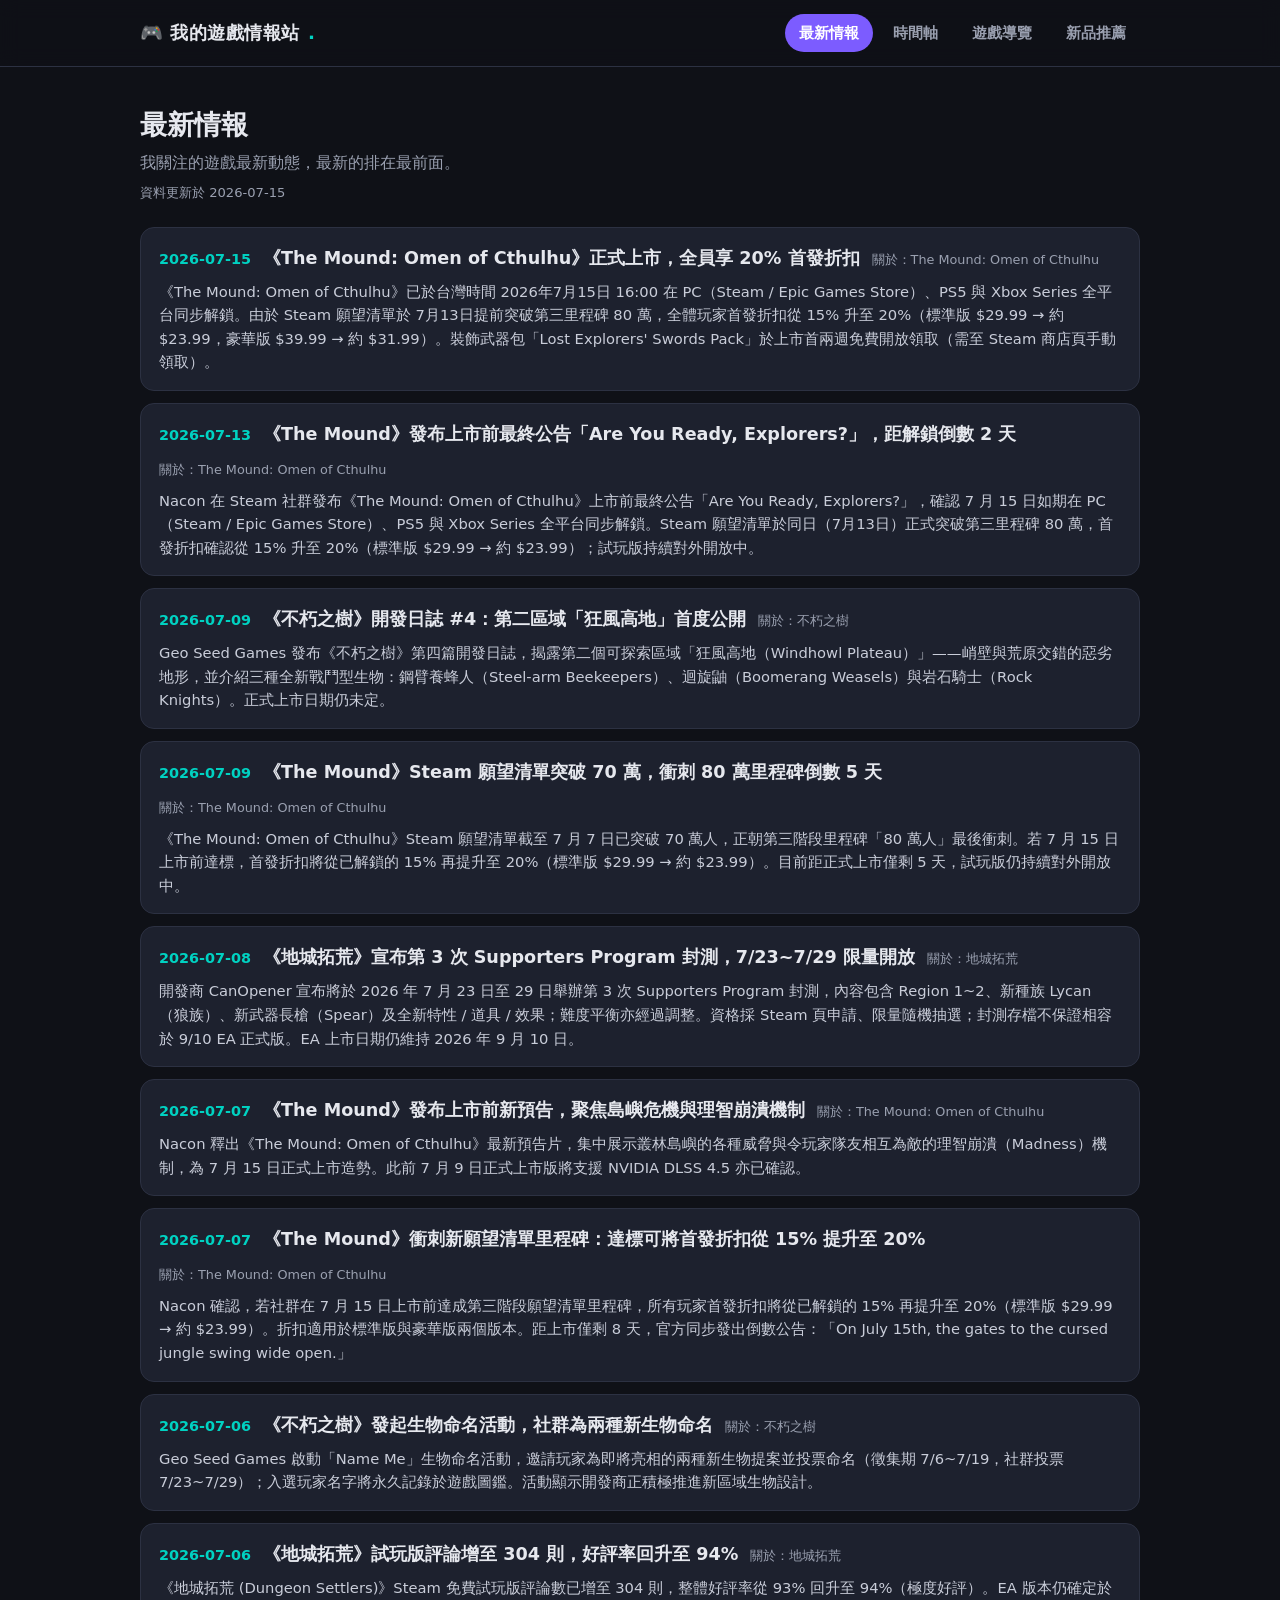
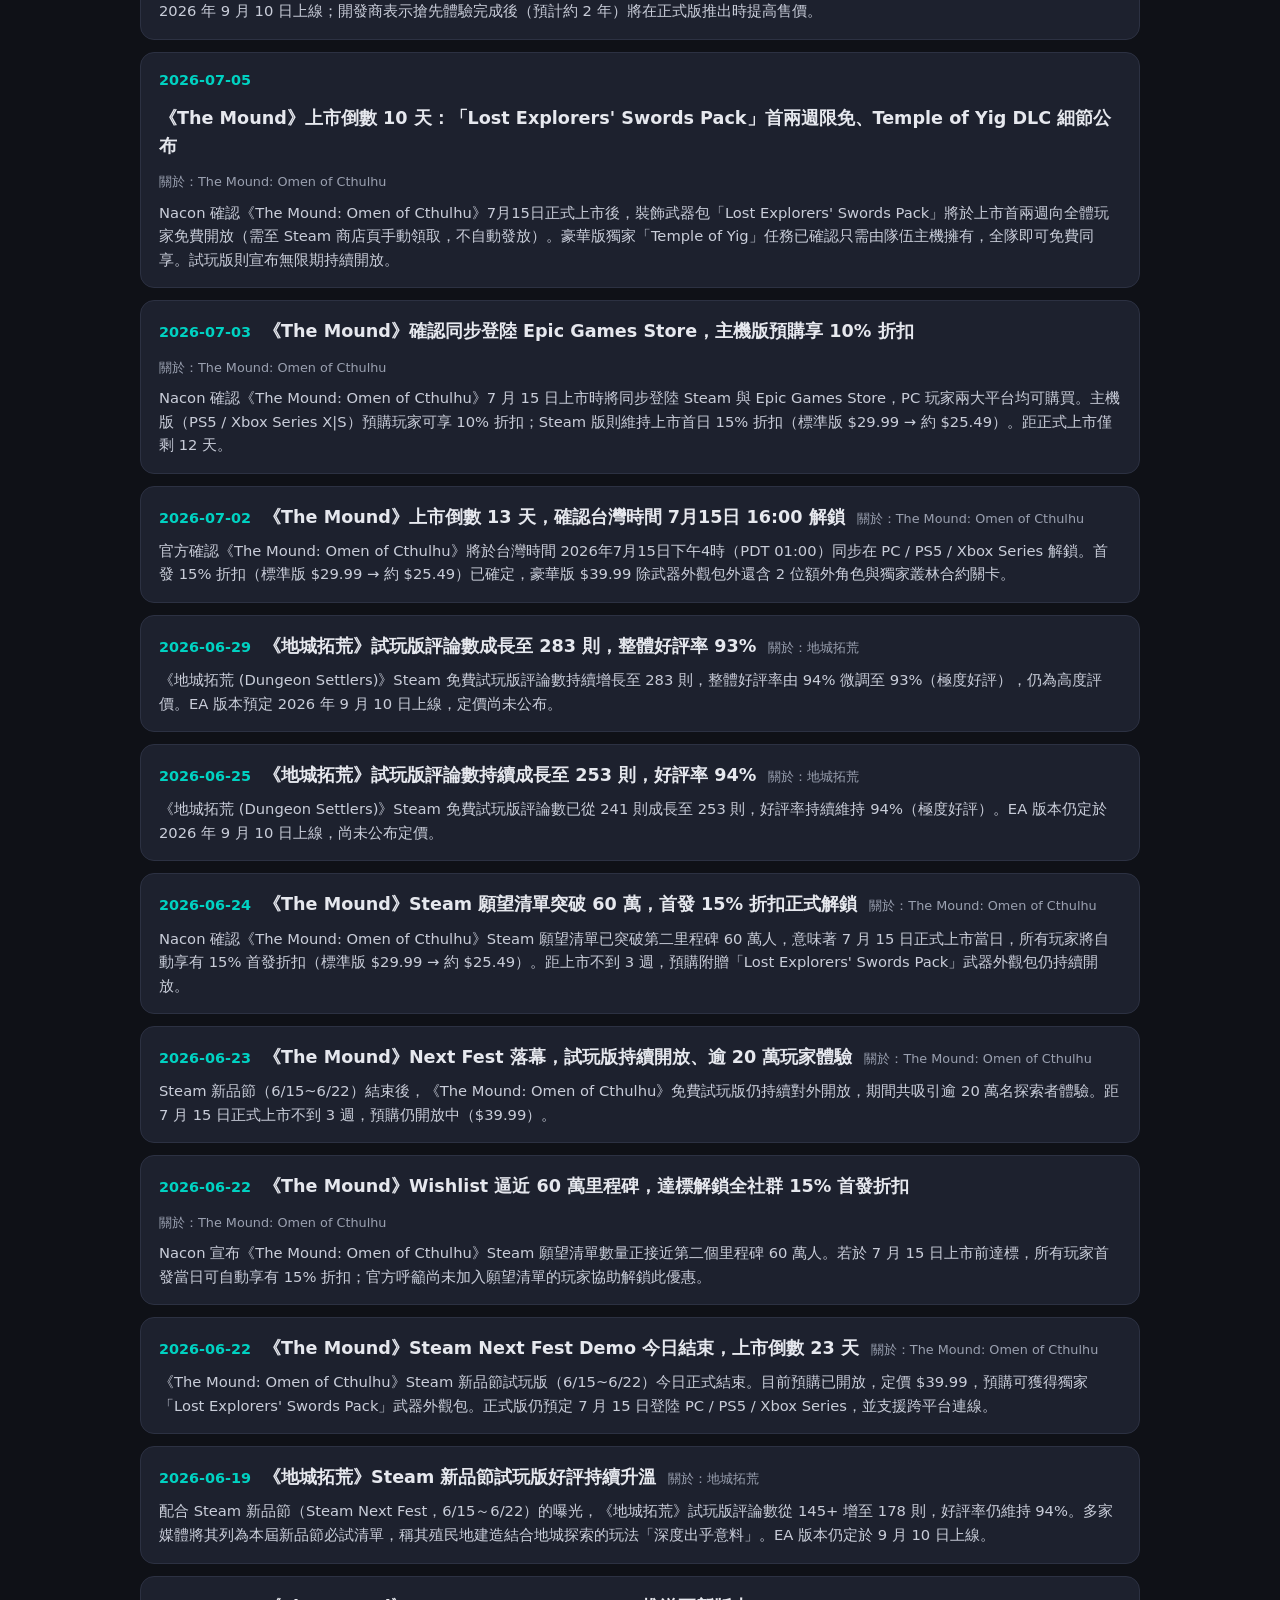
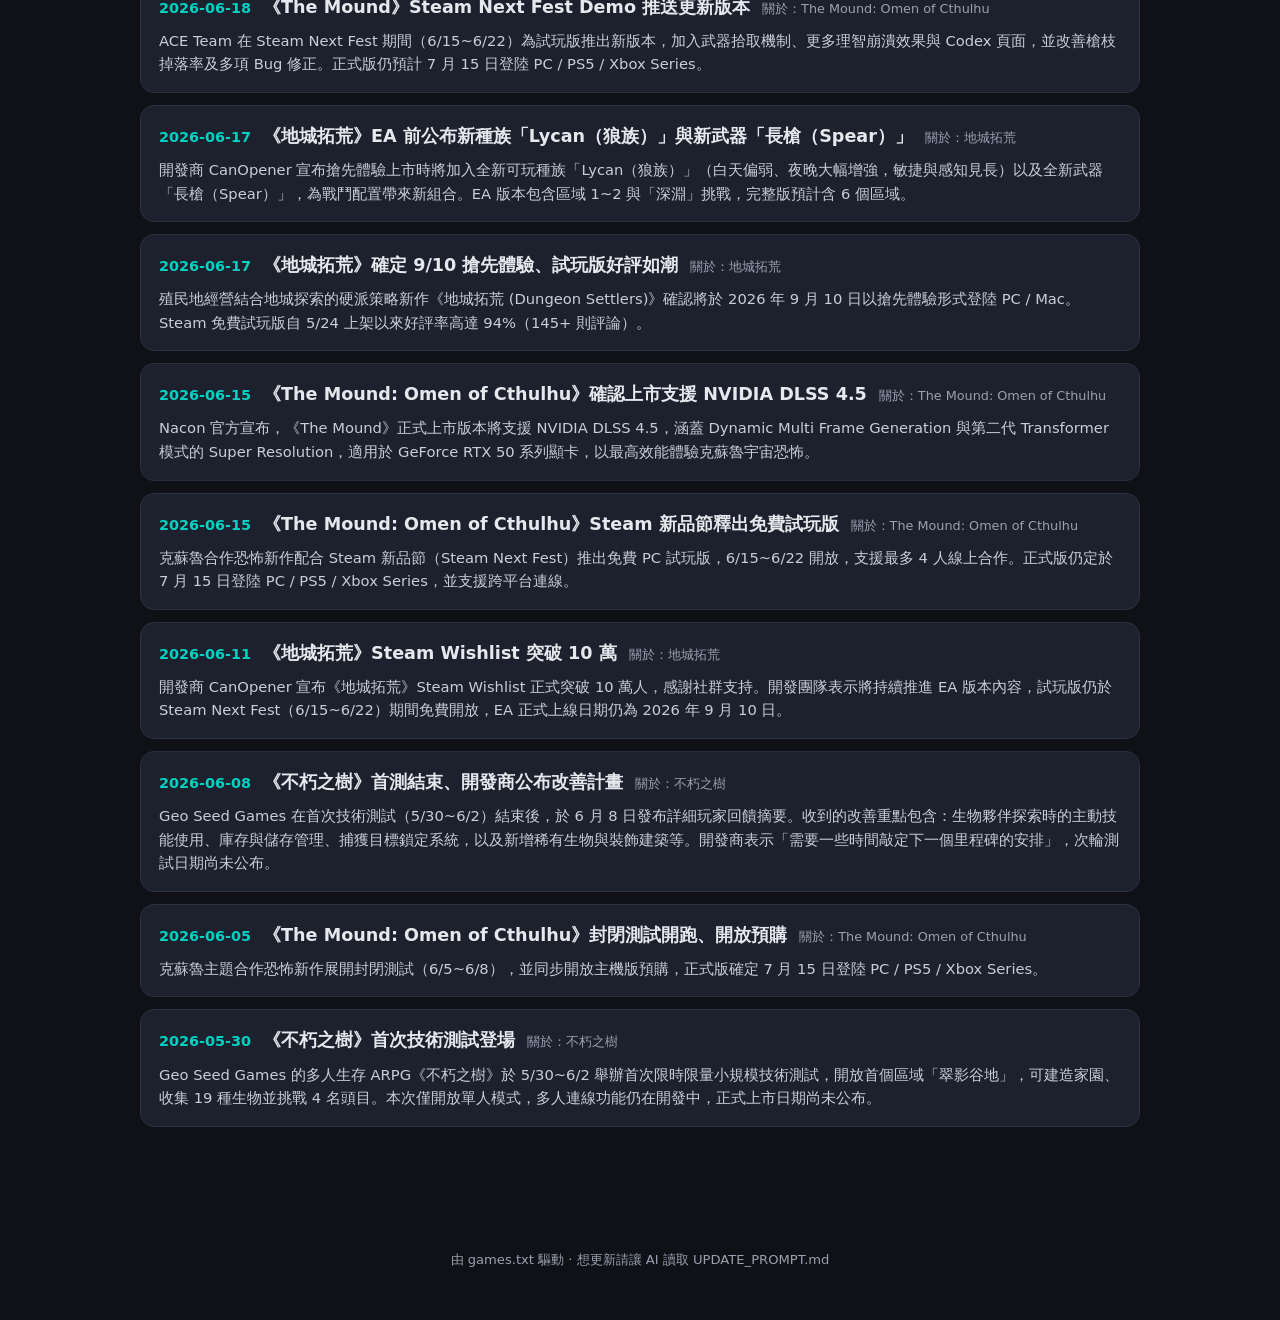
==== index.html @ 10ae620b "初版：遊戲情報站（最新情報 / 時間軸 / 遊戲導覽 / 新品推薦） 靜態網站，資料由 data/games.js 驅動，依 UPDATE_PROMPT.md 自動維護。  Co-Authored-B" ====
<!DOCTYPE html>
<html lang="zh-Hant">
<head>
  <meta charset="UTF-8">
  <meta name="viewport" content="width=device-width, initial-scale=1.0">
  <title>最新情報 · 我的遊戲情報站</title>
  <link rel="stylesheet" href="assets/style.css">
</head>
<body>
  <header>
    <div class="bar">
      <div class="logo">🎮 我的遊戲情報站<span class="dot">.</span></div>
      <nav>
        <a href="index.html"    data-page="news">最新情報</a>
        <a href="timeline.html" data-page="timeline">時間軸</a>
        <a href="games.html"    data-page="games">遊戲導覽</a>
        <a href="discover.html" data-page="discover">新品推薦</a>
      </nav>
    </div>
  </header>

  <main>
    <div class="page-head">
      <h1>最新情報</h1>
      <p>我關注的遊戲最新動態，最新的排在最前面。</p>
      <div class="updated" data-updated></div>
    </div>
    <div id="news"></div>
  </main>

  <footer>由 games.txt 驅動 · 想更新請讓 AI 讀取 UPDATE_PROMPT.md</footer>

  <script src="data/games.js"></script>
  <script src="assets/app.js"></script>
  <script>markActiveNav("news"); renderNews();</script>
</body>
</html>
---- assets/style.css ----
:root {
  --bg:        #0f1117;
  --bg-soft:   #171a23;
  --card:      #1d212e;
  --card-hi:   #252a3a;
  --line:      #2c3142;
  --text:      #e6e8ee;
  --text-dim:  #9aa0b0;
  --accent:    #7c5cff;
  --accent-2:  #00d2c2;
  --release:   #ff6b6b;
  --ea:        #ffb347;
  --demo:      #4dd4ac;
  --beta:      #5aa9ff;
  --news:      #c792ea;
  --radius:    14px;
  --maxw:      1040px;
}

* { box-sizing: border-box; }

html { scroll-behavior: smooth; }

body {
  margin: 0;
  font-family: "Segoe UI", "PingFang TC", "Microsoft JhengHei", system-ui, sans-serif;
  background: radial-gradient(1200px 600px at 80% -10%, #1b1f33 0%, var(--bg) 55%);
  color: var(--text);
  line-height: 1.6;
  min-height: 100vh;
}

a { color: inherit; }

/* ── Header / Nav ───────────────────────────── */
header {
  position: sticky;
  top: 0;
  z-index: 20;
  background: rgba(15,17,23,.82);
  backdrop-filter: blur(10px);
  border-bottom: 1px solid var(--line);
}
.bar {
  max-width: var(--maxw);
  margin: 0 auto;
  padding: 14px 20px;
  display: flex;
  align-items: center;
  gap: 18px;
  flex-wrap: wrap;
}
.logo {
  font-weight: 800;
  font-size: 1.15rem;
  letter-spacing: .5px;
  display: flex;
  align-items: center;
  gap: 8px;
}
.logo .dot { color: var(--accent-2); }
nav { display: flex; gap: 6px; margin-left: auto; flex-wrap: wrap; }
nav a {
  text-decoration: none;
  color: var(--text-dim);
  padding: 7px 14px;
  border-radius: 999px;
  font-size: .92rem;
  font-weight: 600;
  transition: .15s;
}
nav a:hover { color: var(--text); background: var(--card); }
nav a.active { color: #fff; background: var(--accent); }

/* ── Layout ─────────────────────────────────── */
main { max-width: var(--maxw); margin: 0 auto; padding: 28px 20px 80px; }
.page-head { margin: 8px 0 24px; }
.page-head h1 { margin: 0 0 4px; font-size: 1.7rem; }
.page-head p { margin: 0; color: var(--text-dim); }
.updated { font-size: .82rem; color: var(--text-dim); margin-top: 6px; }

/* ── Event type badges ──────────────────────── */
.badge {
  display: inline-block;
  font-size: .74rem;
  font-weight: 700;
  padding: 2px 9px;
  border-radius: 999px;
  white-space: nowrap;
}
.badge.release { background: rgba(255,107,107,.16); color: var(--release); }
.badge.early_access { background: rgba(255,179,71,.16); color: var(--ea); }
.badge.demo { background: rgba(77,212,172,.16); color: var(--demo); }
.badge.beta { background: rgba(90,169,255,.16); color: var(--beta); }
.badge.announcement { background: rgba(199,146,234,.16); color: var(--news); }

/* ── Timeline ───────────────────────────────── */
.tl-month { margin: 30px 0 12px; font-size: 1.05rem; color: var(--accent-2); font-weight: 700; }
.tl-month:first-child { margin-top: 0; }
.tl-item {
  display: grid;
  grid-template-columns: 110px 1fr;
  gap: 16px;
  padding: 14px 16px;
  background: var(--card);
  border: 1px solid var(--line);
  border-radius: var(--radius);
  margin-bottom: 10px;
  transition: .15s;
}
.tl-item:hover { background: var(--card-hi); transform: translateX(2px); }
.tl-date { font-weight: 700; color: var(--text); font-size: .95rem; }
.tl-body .tl-title { font-weight: 700; font-size: 1.05rem; }
.tl-body .tl-meta { color: var(--text-dim); font-size: .88rem; margin-top: 2px; }
.tl-body .tl-note { color: var(--text-dim); font-size: .88rem; margin-top: 6px; }

/* ── Game cards ─────────────────────────────── */
.grid { display: grid; grid-template-columns: repeat(auto-fill, minmax(300px, 1fr)); gap: 16px; }
.card {
  background: var(--card);
  border: 1px solid var(--line);
  border-radius: var(--radius);
  overflow: hidden;
  display: flex;
  flex-direction: column;
  transition: .15s;
}
.card:hover { border-color: var(--accent); transform: translateY(-3px); }
.card-cover {
  height: 84px;
  background: linear-gradient(120deg, var(--accent), var(--accent-2));
  display: flex; align-items: flex-end;
  padding: 12px 16px;
}
.card-cover .gtype {
  background: rgba(0,0,0,.35); color: #fff; font-size: .76rem; font-weight: 700;
  padding: 3px 10px; border-radius: 999px;
}
.card-body { padding: 16px; flex: 1; display: flex; flex-direction: column; }
.card-body h3 { margin: 0 0 2px; font-size: 1.15rem; }
.card-body .en { color: var(--text-dim); font-size: .85rem; margin-bottom: 8px; }
.card-body .summary { font-size: .9rem; color: #c9cdd9; flex: 1; }
.meta-row { display: flex; flex-wrap: wrap; gap: 6px; margin-top: 12px; }
.chip {
  font-size: .76rem; background: var(--bg-soft); border: 1px solid var(--line);
  color: var(--text-dim); padding: 2px 9px; border-radius: 8px;
}
.player-stat {
  margin-top: 12px; font-size: .9rem; color: var(--accent-2); font-weight: 600;
  display: flex; align-items: baseline; gap: 6px;
}
.player-stat .ps-asof { color: var(--text-dim); font-weight: 400; font-size: .78rem; }
.card-events { margin-top: 12px; border-top: 1px solid var(--line); padding-top: 10px; display: flex; flex-direction: column; gap: 6px; }
.card-events .ev { display: flex; align-items: center; gap: 8px; font-size: .85rem; }
.card-events .ev .when { color: var(--text); font-weight: 600; }
.card-links { margin-top: 12px; display: flex; gap: 8px; }
.card-links a {
  text-decoration: none; font-size: .82rem; font-weight: 600;
  padding: 5px 12px; border-radius: 8px; background: var(--accent); color: #fff;
}
.card-links a.ghost { background: transparent; border: 1px solid var(--line); color: var(--text-dim); }

/* ── Discover / 新品推薦 ────────────────────── */
.interests { margin-top: 10px; display: flex; flex-wrap: wrap; gap: 6px; align-items: center; font-size: .85rem; color: var(--text-dim); }
.card-cover.disc { background: linear-gradient(120deg, var(--accent-2), var(--beta)); justify-content: space-between; align-items: center; }
.interest-tag {
  background: rgba(0,0,0,.4); color: #fff; font-size: .74rem; font-weight: 700;
  padding: 3px 10px; border-radius: 999px;
}
.rating {
  margin: 2px 0 8px; font-size: .9rem; font-weight: 700; color: var(--demo);
}

/* ── News ───────────────────────────────────── */
.news-item {
  background: var(--card); border: 1px solid var(--line); border-radius: var(--radius);
  padding: 16px 18px; margin-bottom: 12px;
}
.news-item .nh { display: flex; align-items: baseline; gap: 12px; flex-wrap: wrap; }
.news-item .ndate { color: var(--accent-2); font-weight: 700; font-size: .9rem; }
.news-item h3 { margin: 0; font-size: 1.1rem; }
.news-item .ngame { font-size: .8rem; color: var(--text-dim); }
.news-item p { margin: 8px 0 0; color: #c9cdd9; font-size: .92rem; }

/* ── Misc ───────────────────────────────────── */
.empty { color: var(--text-dim); text-align: center; padding: 60px 0; }
.filters { display: flex; gap: 8px; flex-wrap: wrap; margin-bottom: 20px; }
.filters button {
  background: var(--card); color: var(--text-dim); border: 1px solid var(--line);
  padding: 6px 14px; border-radius: 999px; cursor: pointer; font-weight: 600; font-size: .85rem;
  transition: .15s;
}
.filters button:hover { color: var(--text); }
.filters button.active { background: var(--accent); color: #fff; border-color: var(--accent); }
footer { text-align: center; color: var(--text-dim); font-size: .82rem; padding: 30px 20px 50px; }

@media (max-width: 540px) {
  .tl-item { grid-template-columns: 1fr; gap: 4px; }
  nav { width: 100%; }
}
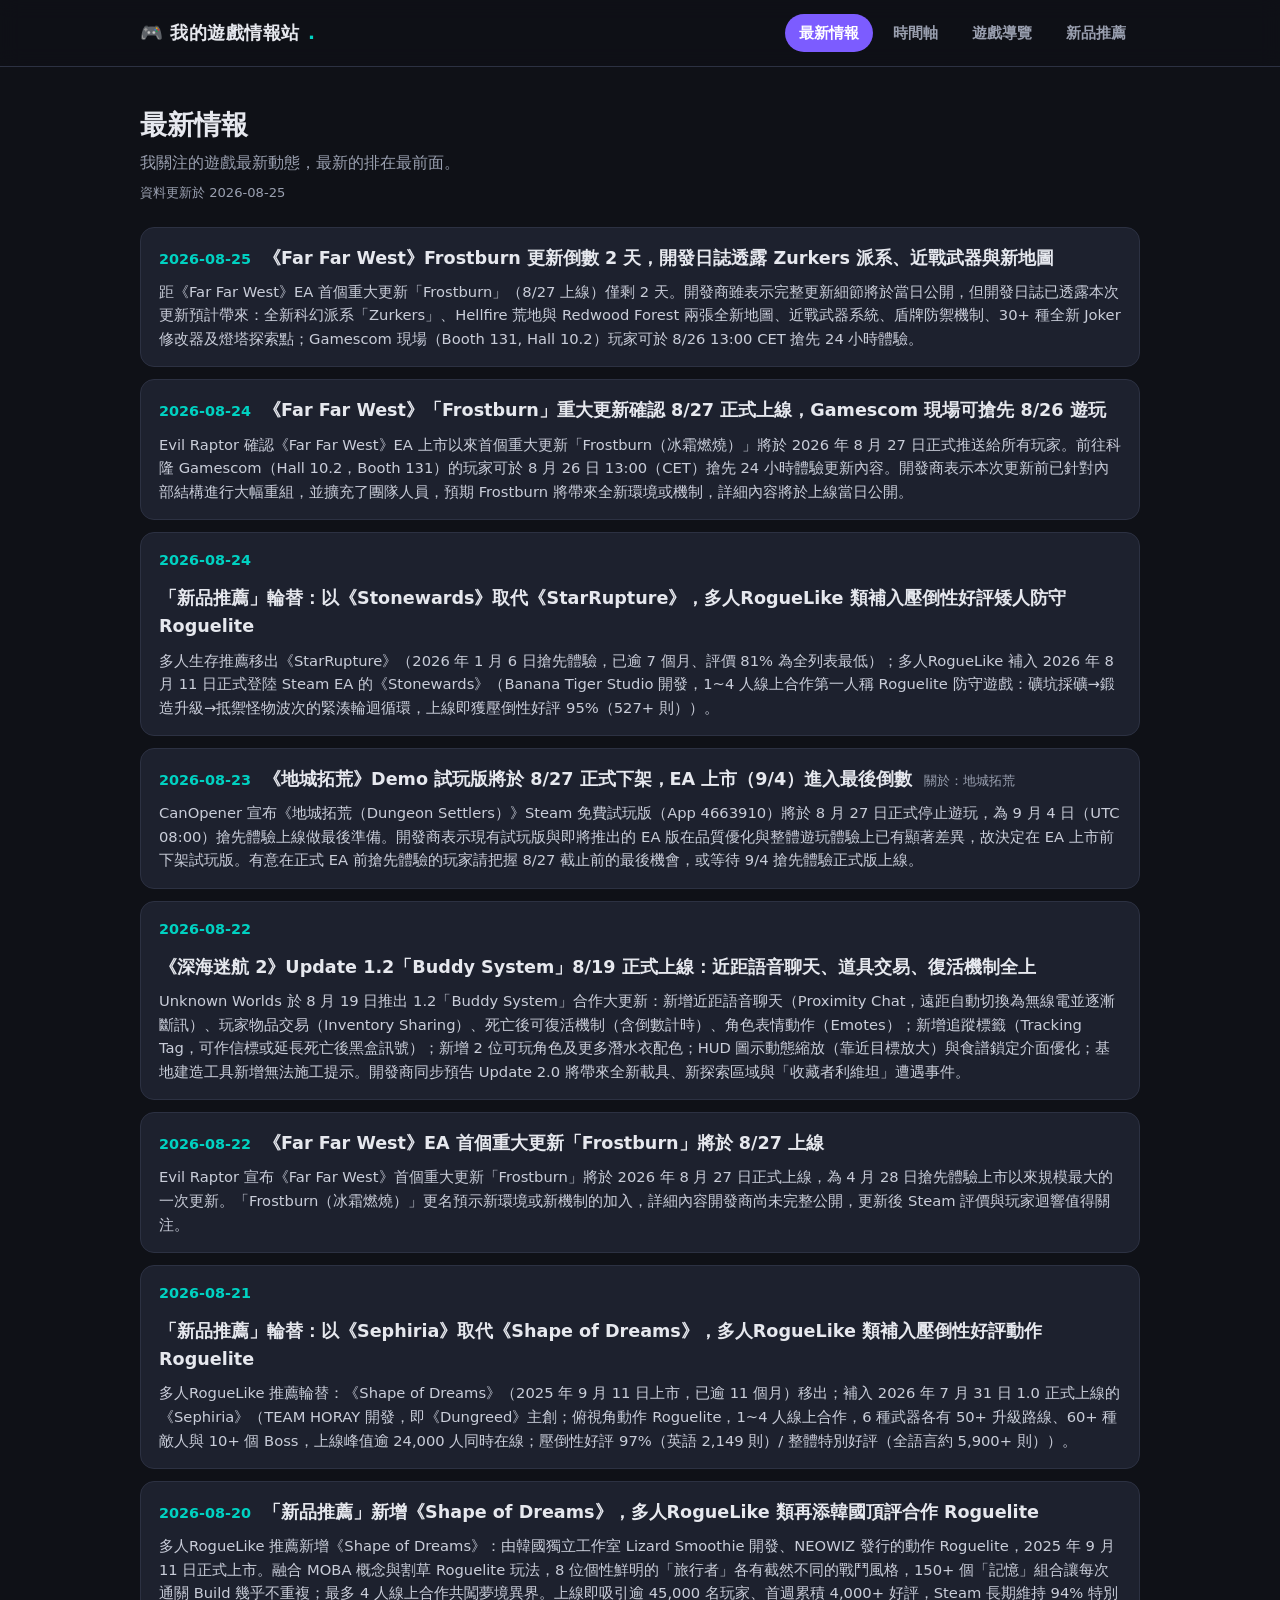
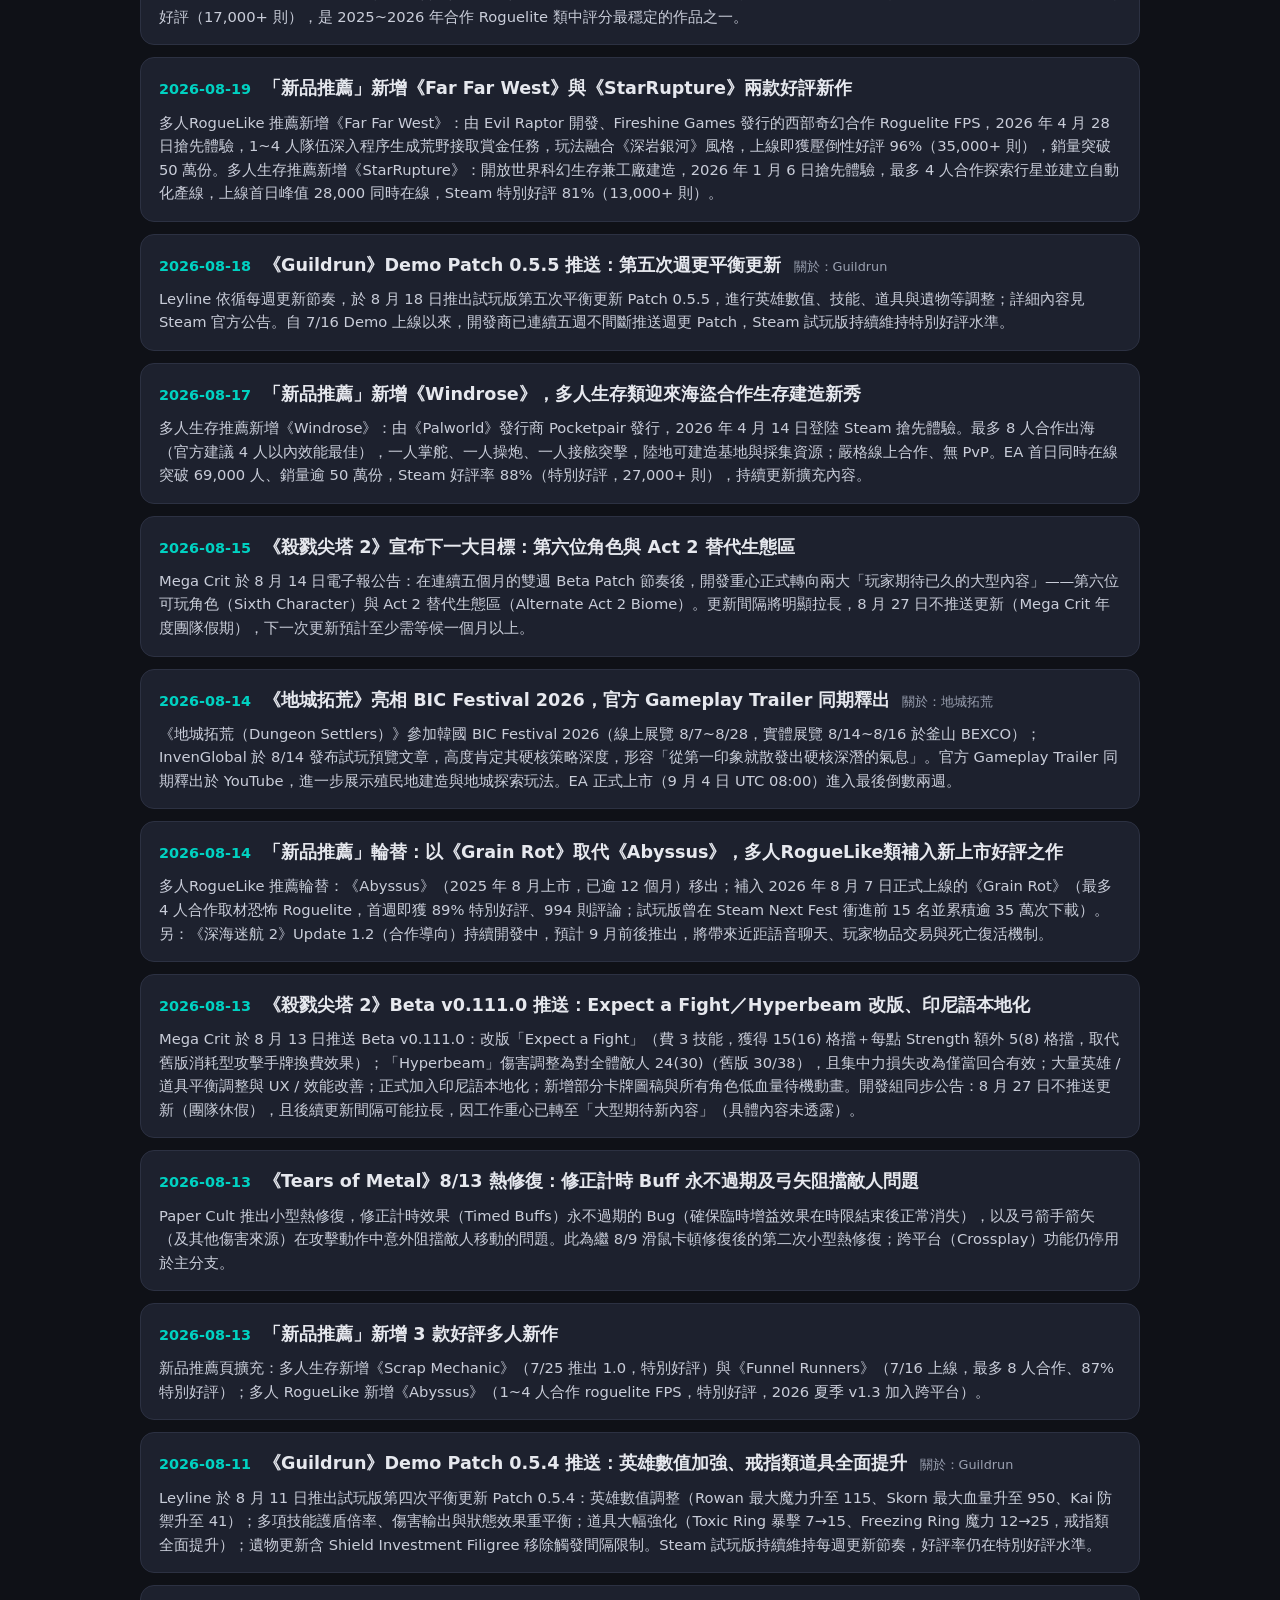
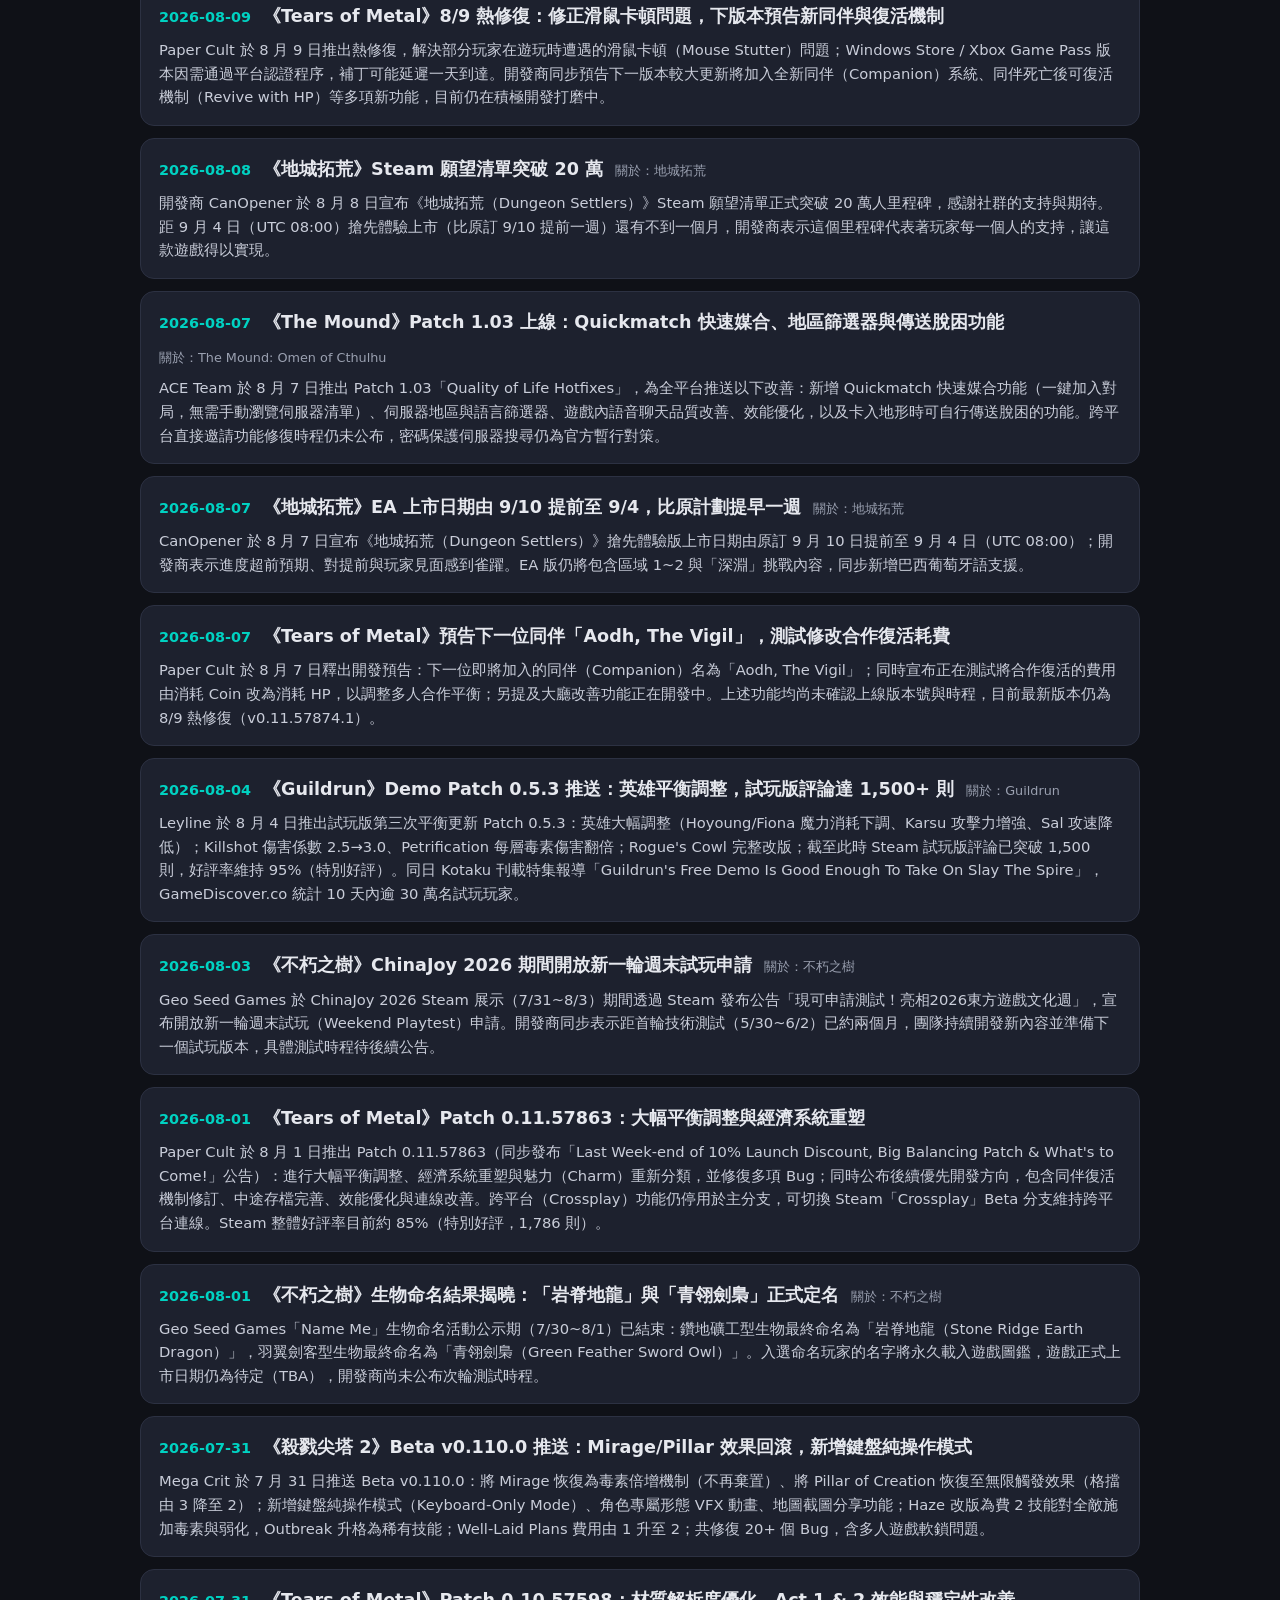
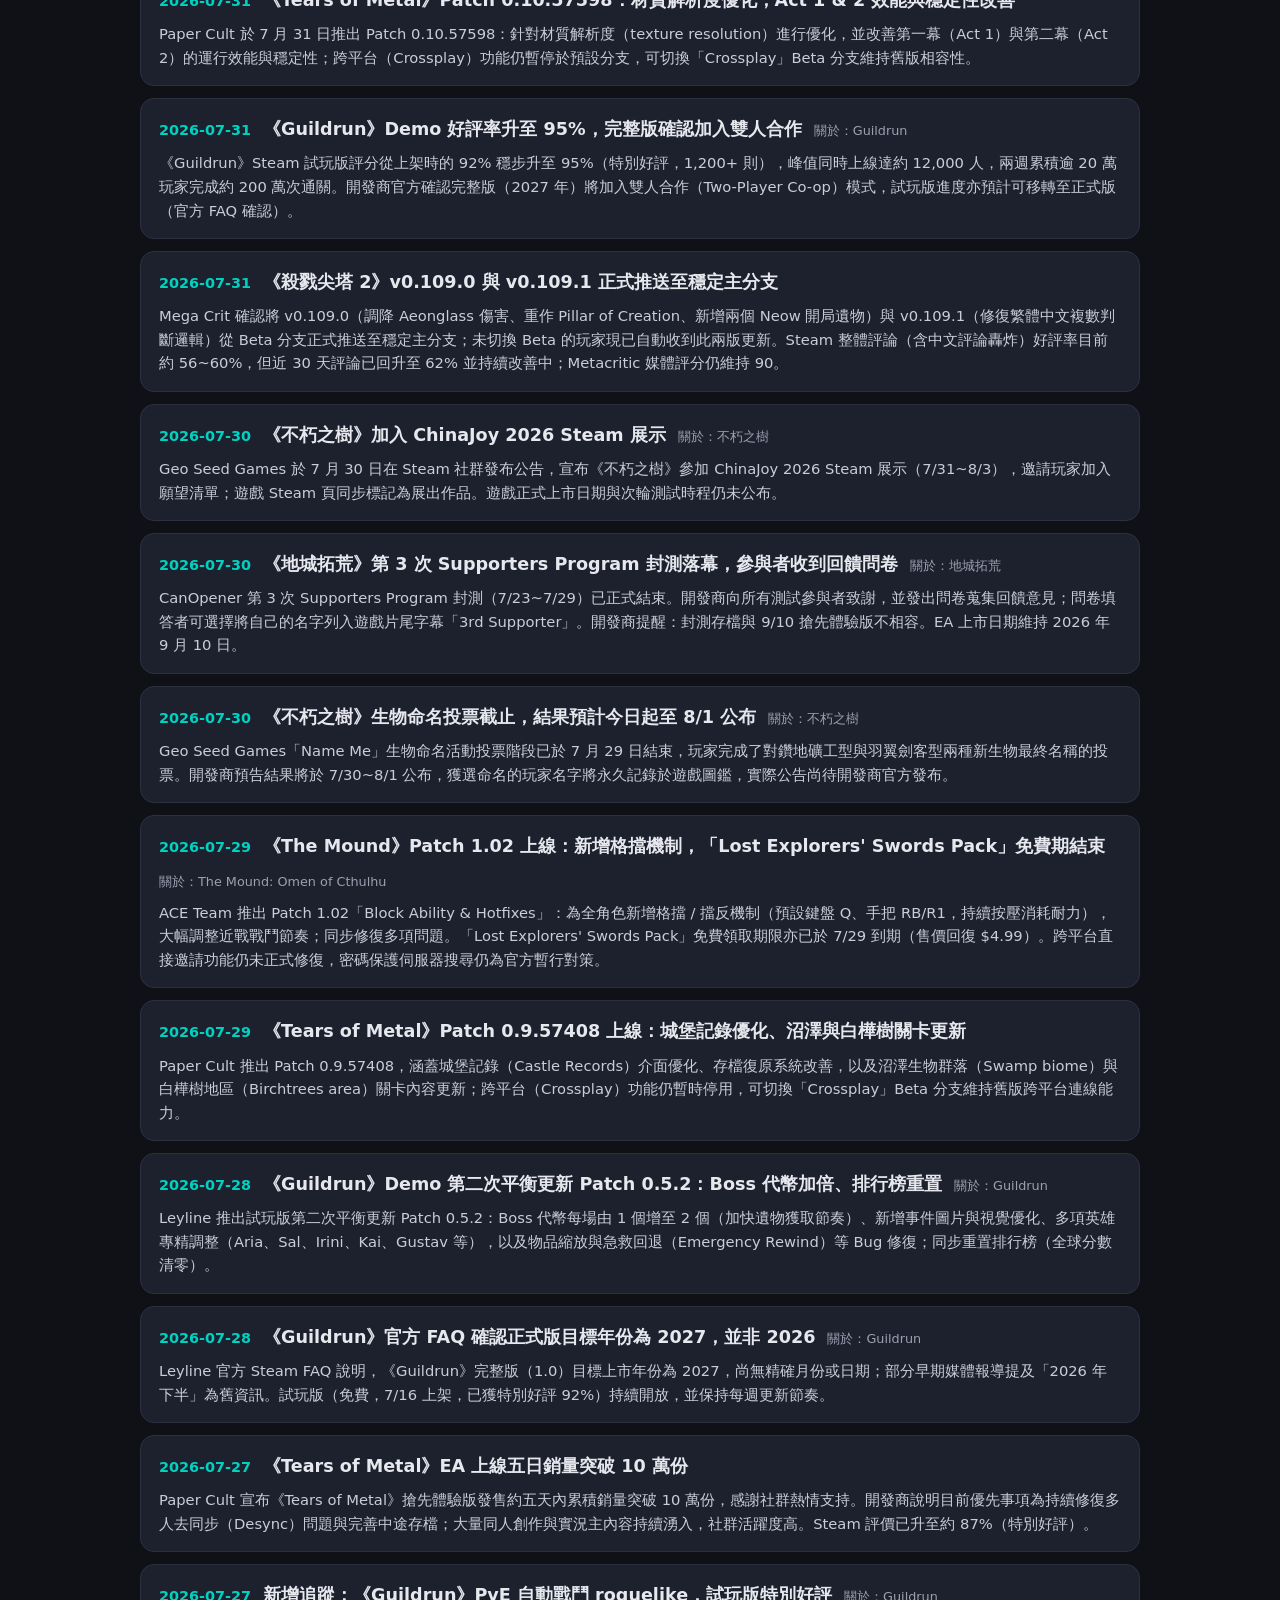
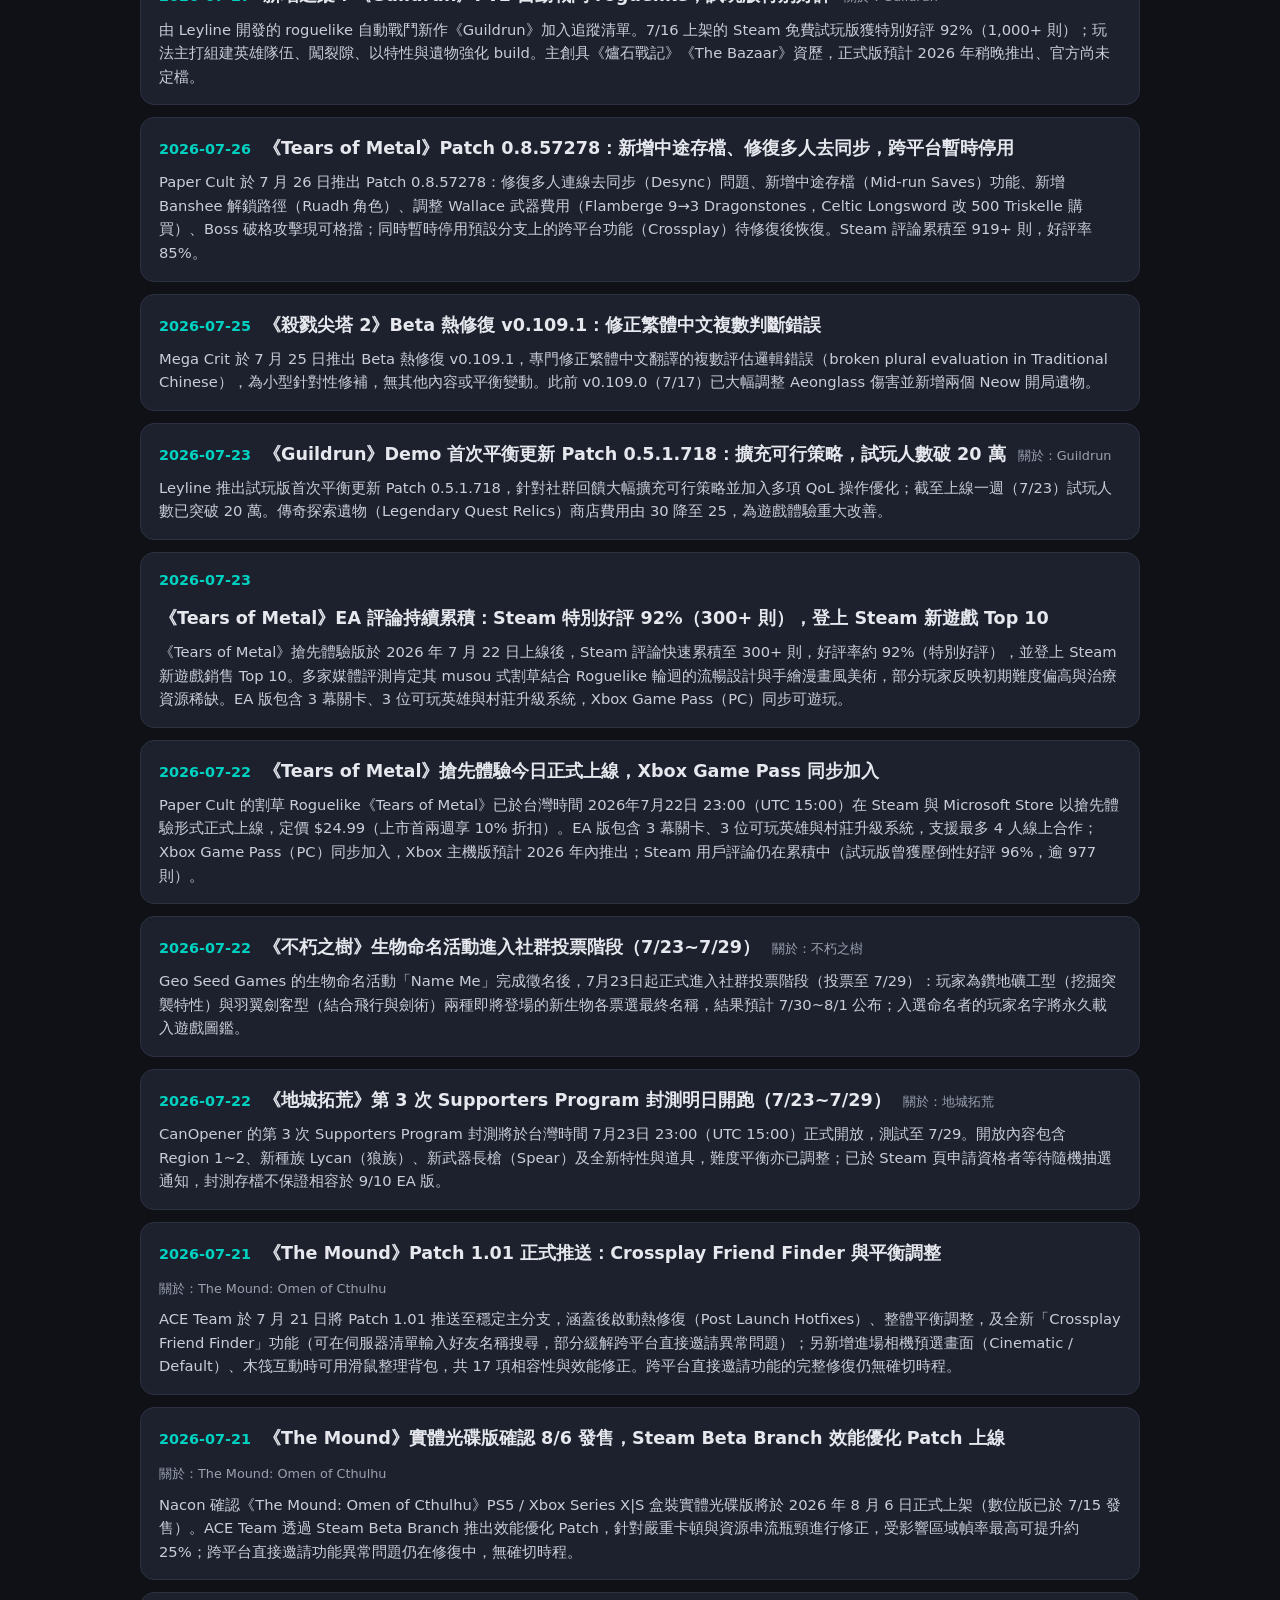
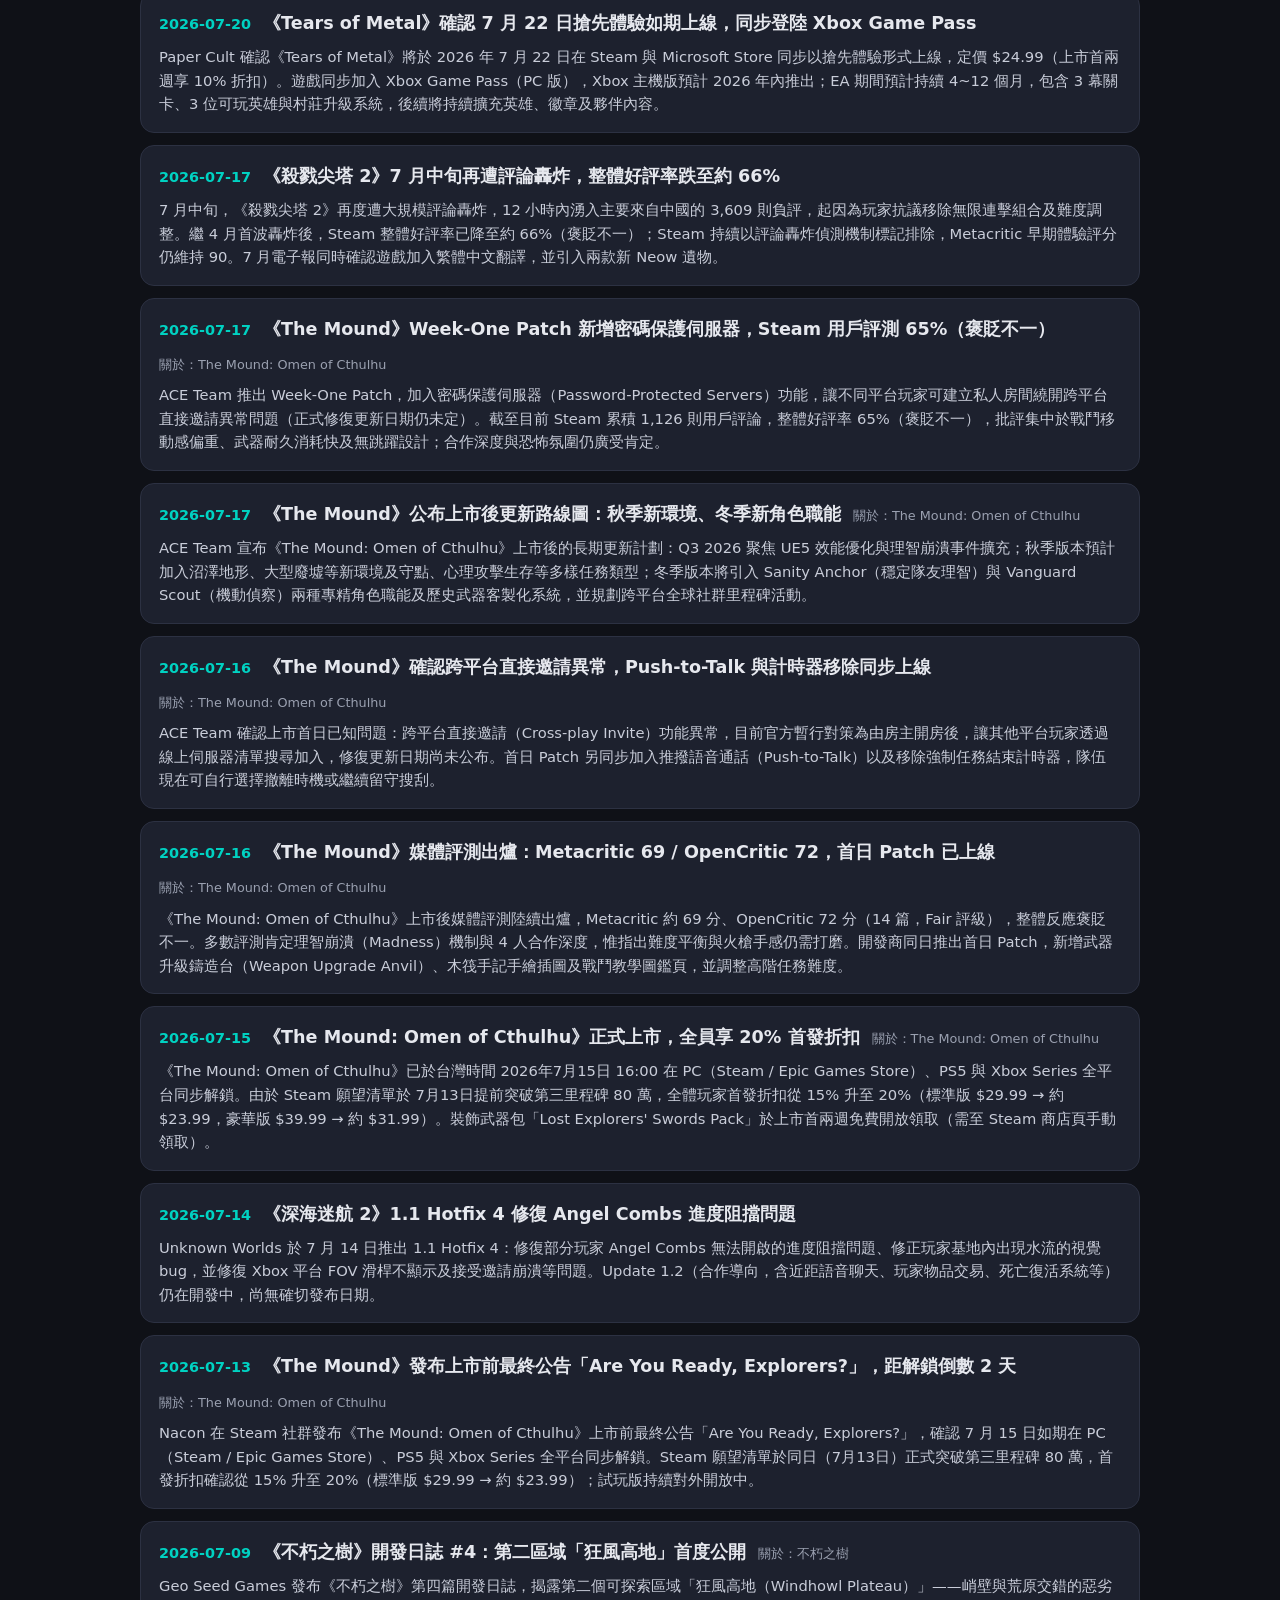
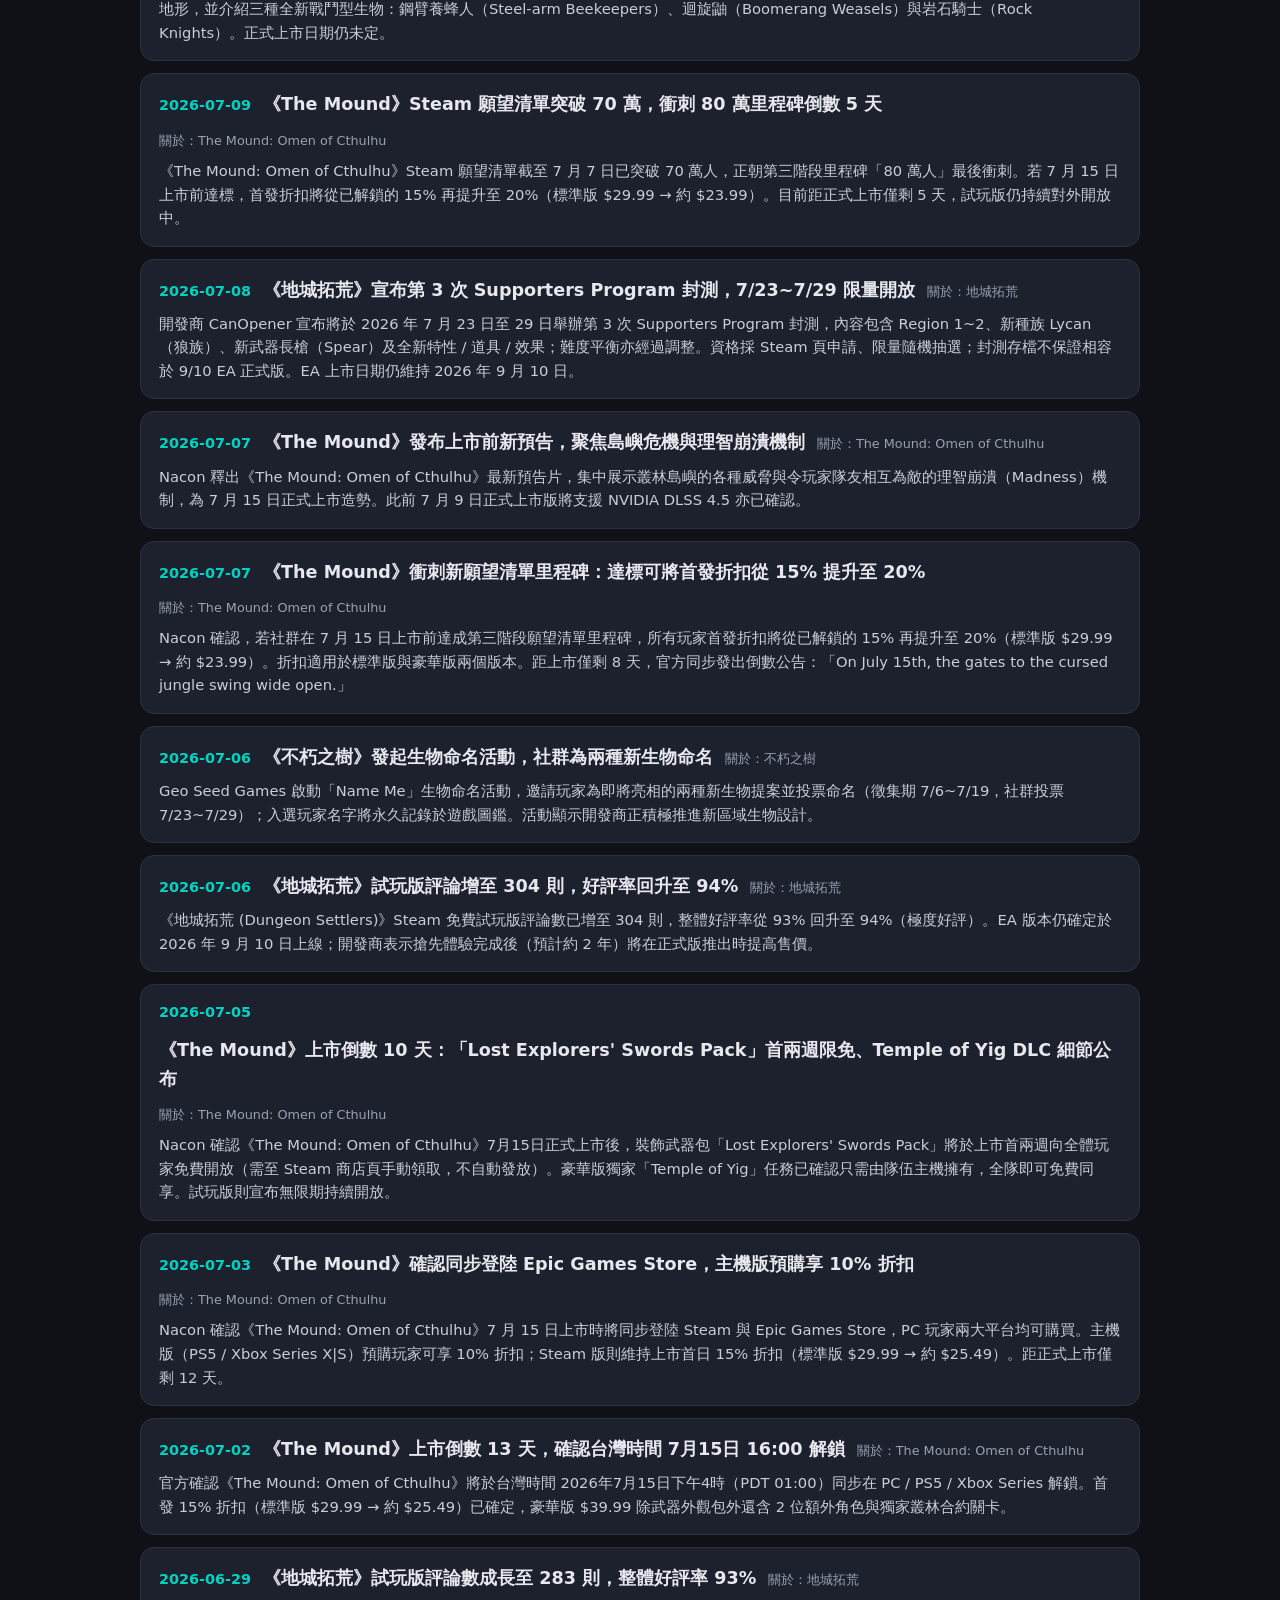
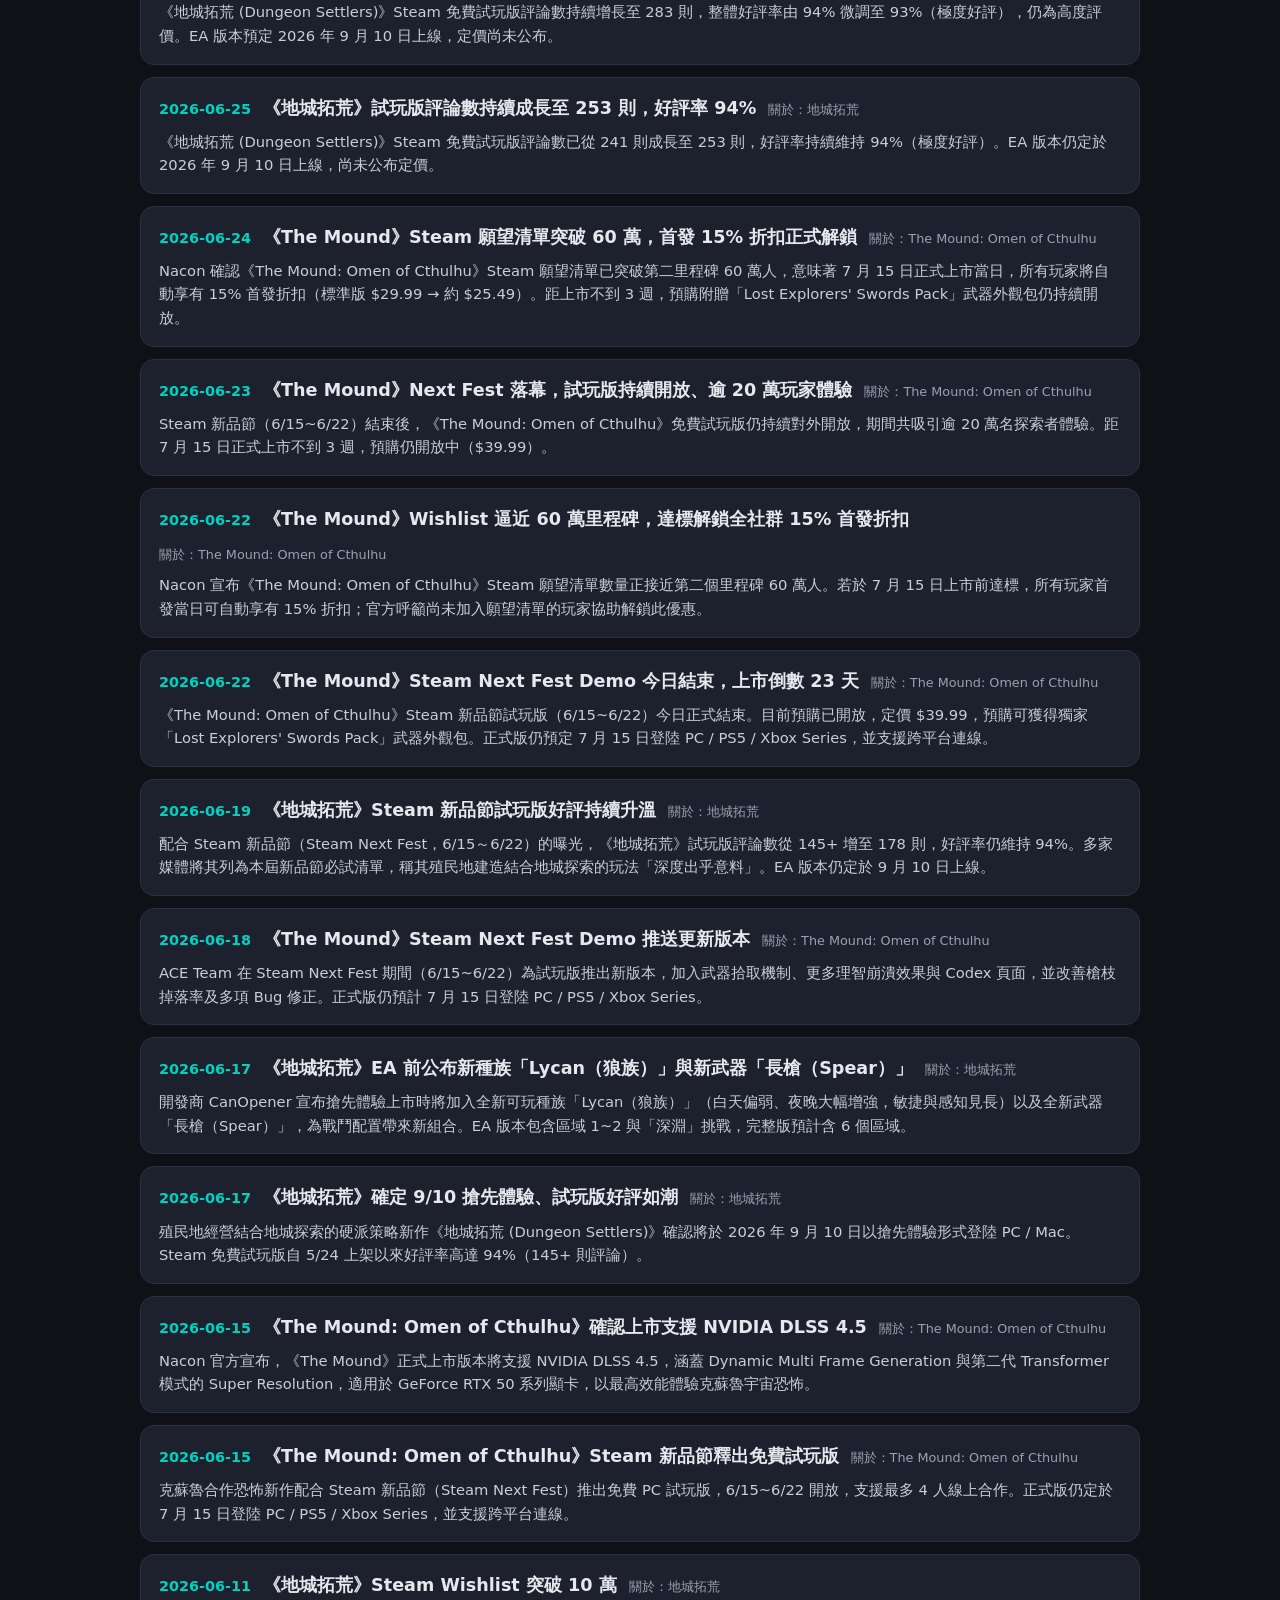
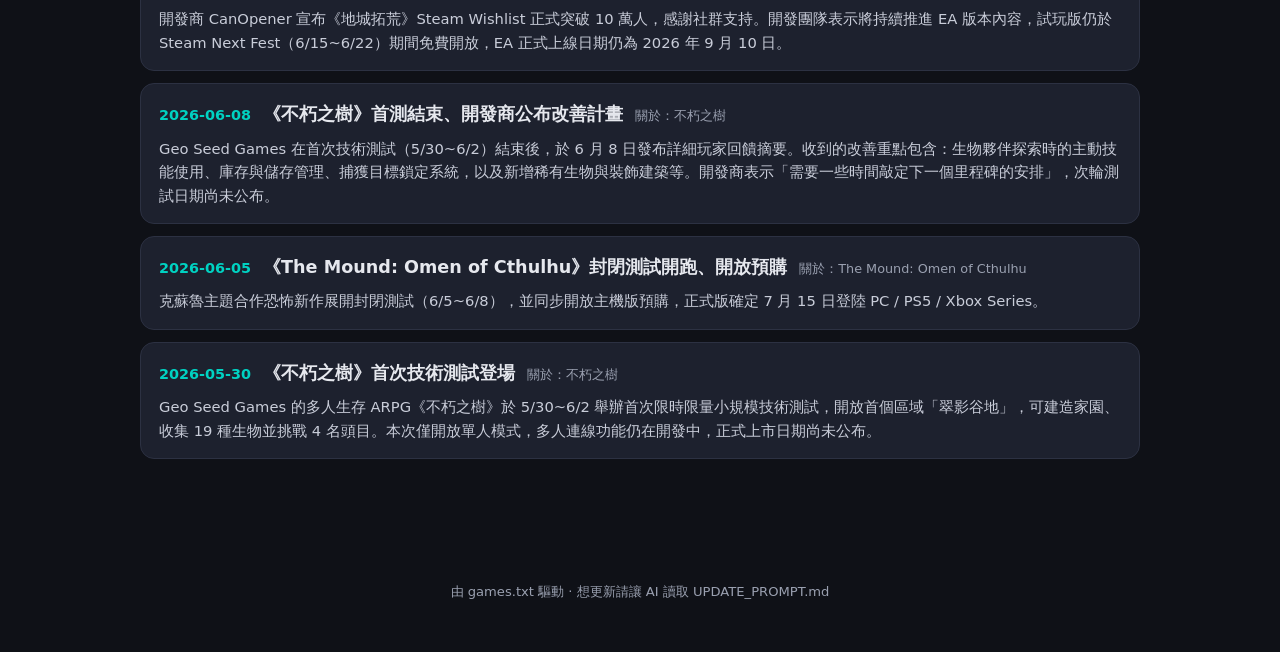
==== commit dac5cca9: "遊戲卡片新增 Steam 台幣價格與歷史低價；分頁圖示改用 🎮 - games/discover 每款顯示現價/特價 + Steam 台灣區歷史低價(ITAD) - UPDATE_PROMPT 新增 " ====
--- a/index.html
+++ b/index.html
@@ -3,6 +3,7 @@
 <head>
   <meta charset="UTF-8">
   <meta name="viewport" content="width=device-width, initial-scale=1.0">
+  <link rel="icon" href="data:image/svg+xml,<svg xmlns='http://www.w3.org/2000/svg' viewBox='0 0 100 100'><text y='.9em' font-size='90'>🎮</text></svg>">
   <title>最新情報 · 我的遊戲情報站</title>
   <link rel="stylesheet" href="assets/style.css">
 </head>
--- a/assets/style.css
+++ b/assets/style.css
@@ -95,8 +95,25 @@
 .badge.announcement { background: rgba(199,146,234,.16); color: var(--news); }
 
 /* ── Timeline ───────────────────────────────── */
-.tl-month { margin: 30px 0 12px; font-size: 1.05rem; color: var(--accent-2); font-weight: 700; }
+.tl-month { margin: 30px 0 12px; font-size: 1.05rem; color: var(--text-dim); font-weight: 700; }
 .tl-month:first-child { margin-top: 0; }
+.tl-month.current { color: var(--accent); }
+
+/* 「現在」分隔線 */
+.tl-now {
+  display: flex; align-items: center; gap: 10px;
+  margin: 14px 0 14px; padding: 2px 0;
+  color: var(--accent-2); font-weight: 800; font-size: .95rem;
+  scroll-margin-top: 80px;
+}
+.tl-now::after { content: ""; flex: 1; height: 2px; border-radius: 2px;
+  background: linear-gradient(90deg, var(--accent-2), transparent); }
+.tl-now-dot { width: 11px; height: 11px; border-radius: 50%; background: var(--accent-2);
+  box-shadow: 0 0 0 4px rgba(0,210,194,.18); flex: none; }
+
+/* 已過去的事件淡化 */
+.tl-item.past { opacity: .5; }
+.tl-item.past:hover { opacity: .85; }
 .tl-item {
   display: grid;
   grid-template-columns: 110px 1fr;
@@ -150,6 +167,21 @@
   display: flex; align-items: baseline; gap: 6px;
 }
 .player-stat .ps-asof { color: var(--text-dim); font-weight: 400; font-size: .78rem; }
+.price-stat {
+  margin-top: 8px; font-size: .92rem; font-weight: 700; color: var(--text);
+  display: flex; align-items: baseline; flex-wrap: wrap; gap: 8px;
+}
+.price-stat.note { color: var(--text-dim); font-weight: 500; }
+.price-now { color: var(--accent-2); }
+.price-orig { color: var(--text-dim); font-weight: 400; text-decoration: line-through; }
+.price-disc {
+  background: rgba(77,212,172,.16); color: var(--demo); font-weight: 800;
+  font-size: .8rem; padding: 1px 8px; border-radius: 6px;
+}
+.price-asof { color: var(--text-dim); font-weight: 400; font-size: .76rem; }
+.price-low { margin-top: 3px; font-size: .82rem; color: var(--text-dim); display: flex; align-items: baseline; gap: 6px; flex-wrap: wrap; }
+.price-low .pl-amt { color: var(--ea); font-weight: 700; }
+.price-low .pl-detail { color: var(--text-dim); }
 .card-events { margin-top: 12px; border-top: 1px solid var(--line); padding-top: 10px; display: flex; flex-direction: column; gap: 6px; }
 .card-events .ev { display: flex; align-items: center; gap: 8px; font-size: .85rem; }
 .card-events .ev .when { color: var(--text); font-weight: 600; }
